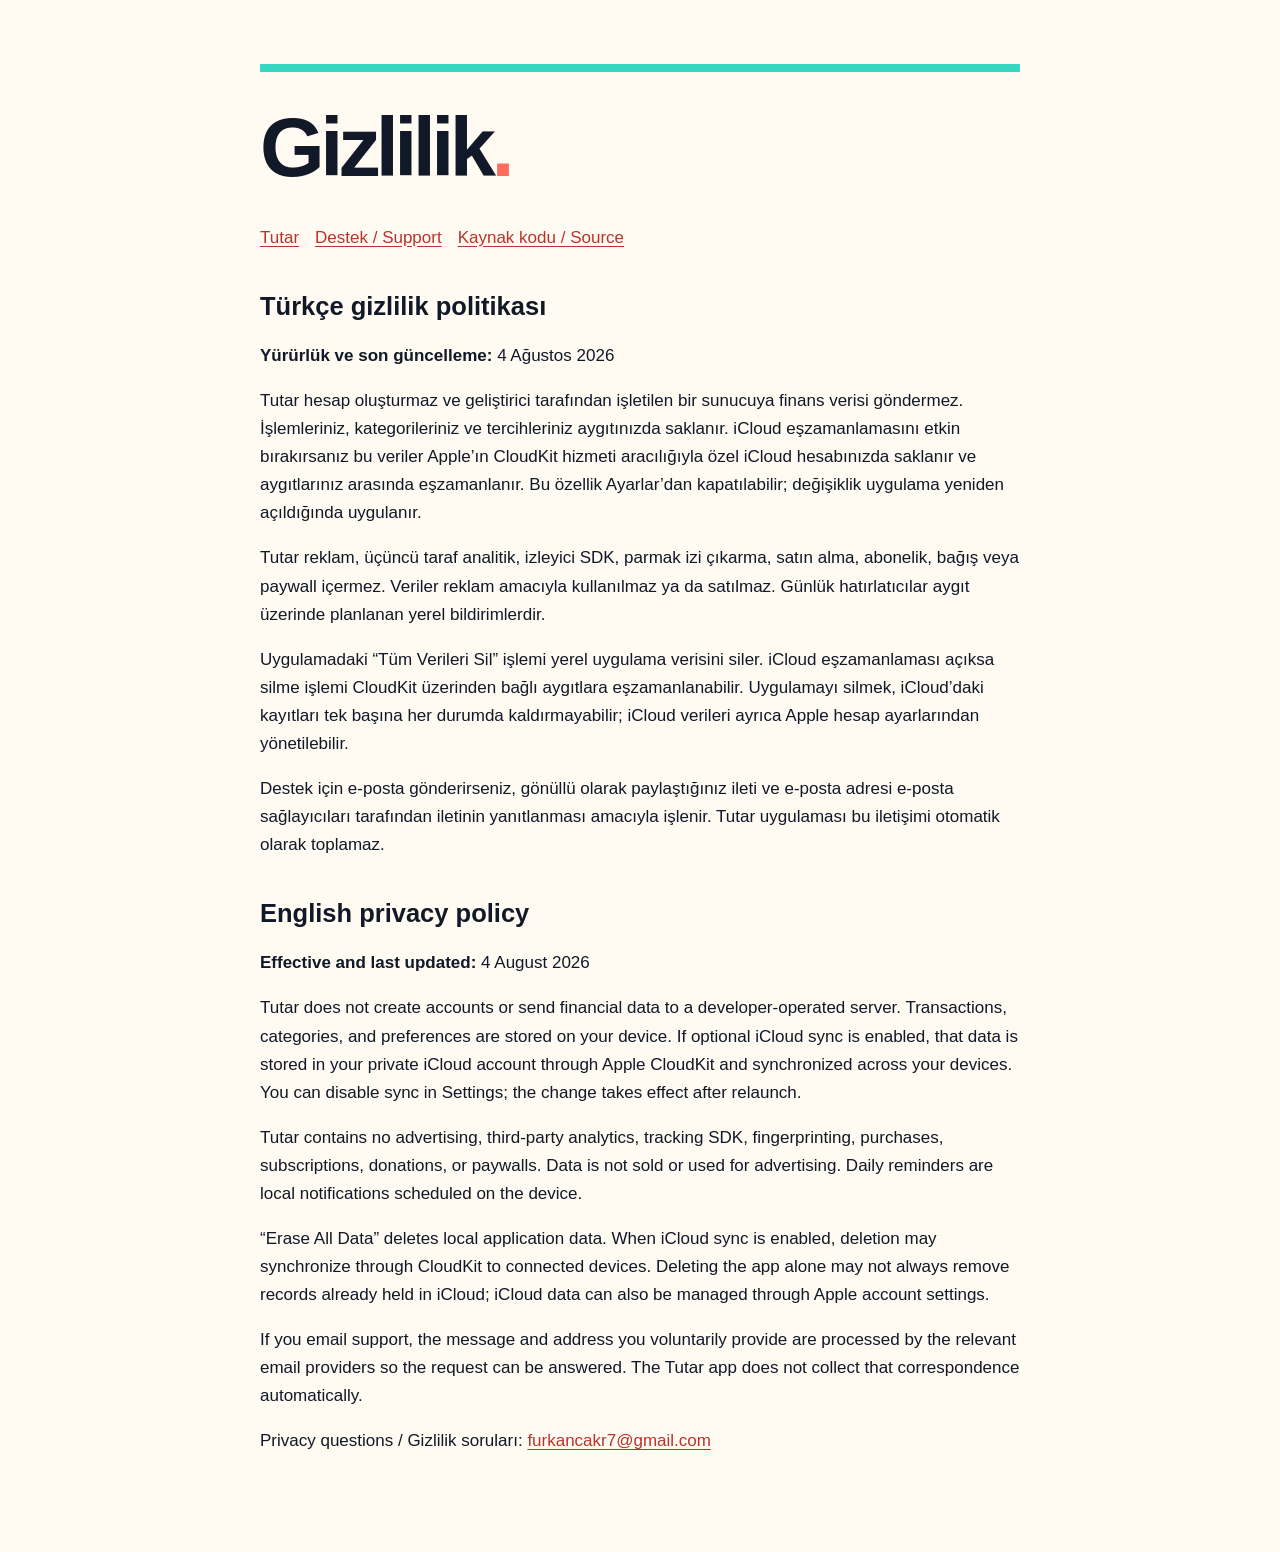
==== docs/privacy.html @ 29f67f0e "Tutar uygulamasını taksit ve çift dil desteğiyle oluştur" ====
<!doctype html>
<html lang="tr">
<head>
  <meta charset="utf-8">
  <meta name="viewport" content="width=device-width,initial-scale=1">
  <title>Tutar Gizlilik Politikası / Privacy Policy</title>
  <link rel="stylesheet" href="style.css">
</head>
<body><main>
  <header><h1>Gizlilik<span class="mark">.</span></h1><nav><a href="index.html">Tutar</a><a href="support.html">Destek / Support</a><a href="https://github.com/furkancak1r/tutar-ios">Kaynak kodu / Source</a></nav></header>
  <section>
    <h2>Türkçe gizlilik politikası</h2>
    <p><strong>Yürürlük ve son güncelleme:</strong> 4 Ağustos 2026</p>
    <p>Tutar hesap oluşturmaz ve geliştirici tarafından işletilen bir sunucuya finans verisi göndermez. İşlemleriniz, kategorileriniz ve tercihleriniz aygıtınızda saklanır. iCloud eşzamanlamasını etkin bırakırsanız bu veriler Apple’ın CloudKit hizmeti aracılığıyla özel iCloud hesabınızda saklanır ve aygıtlarınız arasında eşzamanlanır. Bu özellik Ayarlar’dan kapatılabilir; değişiklik uygulama yeniden açıldığında uygulanır.</p>
    <p>Tutar reklam, üçüncü taraf analitik, izleyici SDK, parmak izi çıkarma, satın alma, abonelik, bağış veya paywall içermez. Veriler reklam amacıyla kullanılmaz ya da satılmaz. Günlük hatırlatıcılar aygıt üzerinde planlanan yerel bildirimlerdir.</p>
    <p>Uygulamadaki “Tüm Verileri Sil” işlemi yerel uygulama verisini siler. iCloud eşzamanlaması açıksa silme işlemi CloudKit üzerinden bağlı aygıtlara eşzamanlanabilir. Uygulamayı silmek, iCloud’daki kayıtları tek başına her durumda kaldırmayabilir; iCloud verileri ayrıca Apple hesap ayarlarından yönetilebilir.</p>
    <p>Destek için e-posta gönderirseniz, gönüllü olarak paylaştığınız ileti ve e-posta adresi e-posta sağlayıcıları tarafından iletinin yanıtlanması amacıyla işlenir. Tutar uygulaması bu iletişimi otomatik olarak toplamaz.</p>
  </section>
  <section lang="en">
    <h2>English privacy policy</h2>
    <p><strong>Effective and last updated:</strong> 4 August 2026</p>
    <p>Tutar does not create accounts or send financial data to a developer-operated server. Transactions, categories, and preferences are stored on your device. If optional iCloud sync is enabled, that data is stored in your private iCloud account through Apple CloudKit and synchronized across your devices. You can disable sync in Settings; the change takes effect after relaunch.</p>
    <p>Tutar contains no advertising, third-party analytics, tracking SDK, fingerprinting, purchases, subscriptions, donations, or paywalls. Data is not sold or used for advertising. Daily reminders are local notifications scheduled on the device.</p>
    <p>“Erase All Data” deletes local application data. When iCloud sync is enabled, deletion may synchronize through CloudKit to connected devices. Deleting the app alone may not always remove records already held in iCloud; iCloud data can also be managed through Apple account settings.</p>
    <p>If you email support, the message and address you voluntarily provide are processed by the relevant email providers so the request can be answered. The Tutar app does not collect that correspondence automatically.</p>
  </section>
  <p>Privacy questions / Gizlilik soruları: <a href="mailto:furkancakr7@gmail.com">furkancakr7@gmail.com</a></p>
</main></body>
</html>
---- docs/style.css ----
:root {
  color-scheme: light dark;
  --navy: #111827;
  --coral: #ff6b5e;
  --mint: #37d6c0;
  --paper: #fffaf2;
  --ink: #111827;
}

* { box-sizing: border-box; }
body {
  margin: 0;
  font: 17px/1.65 -apple-system, BlinkMacSystemFont, "Segoe UI", sans-serif;
  background: var(--paper);
  color: var(--ink);
}
main { width: min(760px, calc(100% - 40px)); margin: 0 auto; padding: 64px 0 80px; }
header { border-top: 8px solid var(--mint); padding-top: 28px; }
h1, h2 { line-height: 1.15; }
h1 { font-size: clamp(2.7rem, 9vw, 5.2rem); margin: 0; letter-spacing: -.055em; }
h2 { margin-top: 2.5rem; }
.mark { color: var(--coral); }
.lead { font-size: 1.2rem; max-width: 620px; }
.card { background: rgba(255,255,255,.72); border: 1px solid rgba(17,24,39,.1); border-radius: 24px; padding: 24px; margin: 24px 0; }
a { color: #b9342b; text-underline-offset: 3px; }
nav { display: flex; flex-wrap: wrap; gap: 16px; margin: 28px 0; }
small { color: #53606f; }
code { overflow-wrap: anywhere; }
@media (prefers-color-scheme: dark) {
  :root { --paper: #0b1220; --ink: #f7f2e9; }
  .card { background: rgba(255,255,255,.06); border-color: rgba(255,255,255,.13); }
  a { color: #ff9b90; }
  small { color: #aeb8c4; }
}
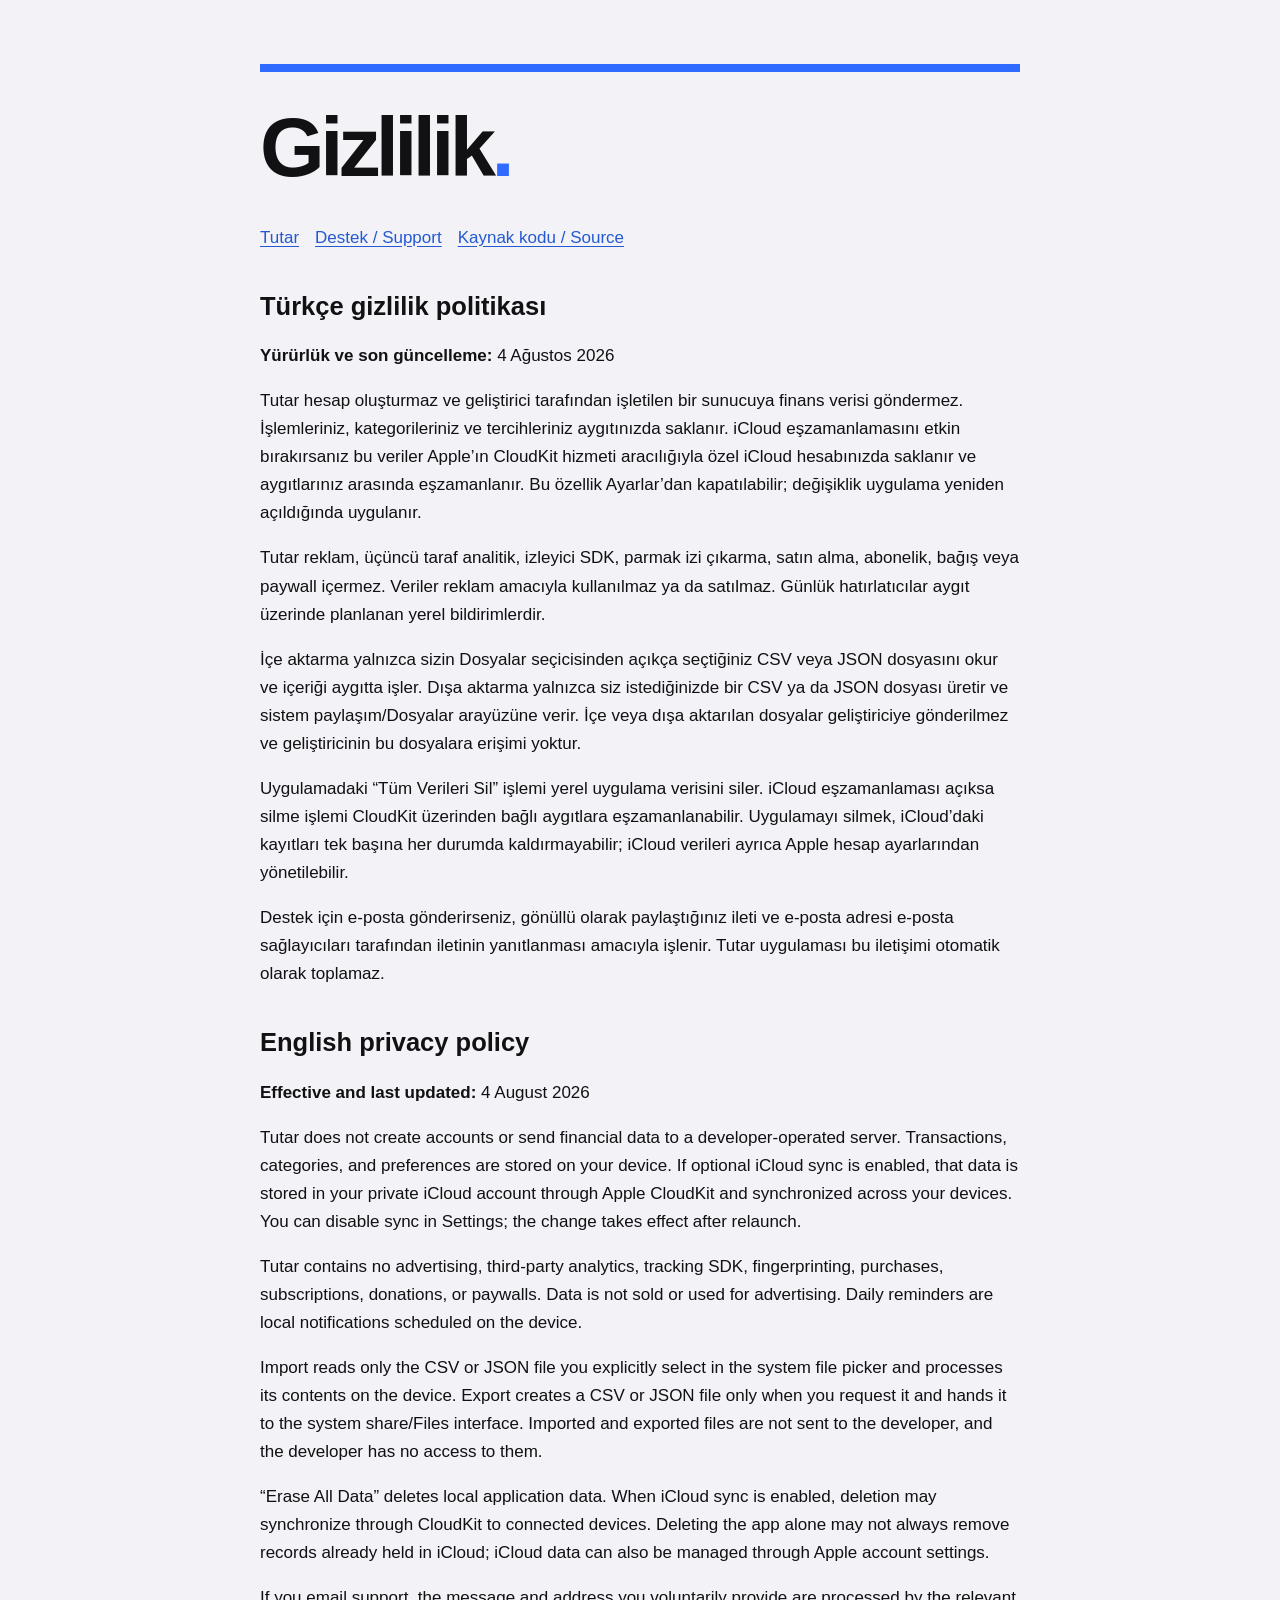
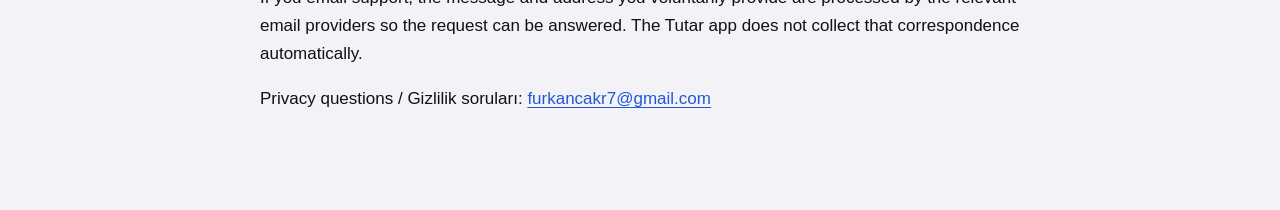
==== commit fef37ddd: "Tutar deneyimini numaratör ve veri araçlarıyla yenile" ====
--- a/docs/privacy.html
+++ b/docs/privacy.html
@@ -13,6 +13,7 @@
     <p><strong>Yürürlük ve son güncelleme:</strong> 4 Ağustos 2026</p>
     <p>Tutar hesap oluşturmaz ve geliştirici tarafından işletilen bir sunucuya finans verisi göndermez. İşlemleriniz, kategorileriniz ve tercihleriniz aygıtınızda saklanır. iCloud eşzamanlamasını etkin bırakırsanız bu veriler Apple’ın CloudKit hizmeti aracılığıyla özel iCloud hesabınızda saklanır ve aygıtlarınız arasında eşzamanlanır. Bu özellik Ayarlar’dan kapatılabilir; değişiklik uygulama yeniden açıldığında uygulanır.</p>
     <p>Tutar reklam, üçüncü taraf analitik, izleyici SDK, parmak izi çıkarma, satın alma, abonelik, bağış veya paywall içermez. Veriler reklam amacıyla kullanılmaz ya da satılmaz. Günlük hatırlatıcılar aygıt üzerinde planlanan yerel bildirimlerdir.</p>
+    <p>İçe aktarma yalnızca sizin Dosyalar seçicisinden açıkça seçtiğiniz CSV veya JSON dosyasını okur ve içeriği aygıtta işler. Dışa aktarma yalnızca siz istediğinizde bir CSV ya da JSON dosyası üretir ve sistem paylaşım/Dosyalar arayüzüne verir. İçe veya dışa aktarılan dosyalar geliştiriciye gönderilmez ve geliştiricinin bu dosyalara erişimi yoktur.</p>
     <p>Uygulamadaki “Tüm Verileri Sil” işlemi yerel uygulama verisini siler. iCloud eşzamanlaması açıksa silme işlemi CloudKit üzerinden bağlı aygıtlara eşzamanlanabilir. Uygulamayı silmek, iCloud’daki kayıtları tek başına her durumda kaldırmayabilir; iCloud verileri ayrıca Apple hesap ayarlarından yönetilebilir.</p>
     <p>Destek için e-posta gönderirseniz, gönüllü olarak paylaştığınız ileti ve e-posta adresi e-posta sağlayıcıları tarafından iletinin yanıtlanması amacıyla işlenir. Tutar uygulaması bu iletişimi otomatik olarak toplamaz.</p>
   </section>
@@ -21,6 +22,7 @@
     <p><strong>Effective and last updated:</strong> 4 August 2026</p>
     <p>Tutar does not create accounts or send financial data to a developer-operated server. Transactions, categories, and preferences are stored on your device. If optional iCloud sync is enabled, that data is stored in your private iCloud account through Apple CloudKit and synchronized across your devices. You can disable sync in Settings; the change takes effect after relaunch.</p>
     <p>Tutar contains no advertising, third-party analytics, tracking SDK, fingerprinting, purchases, subscriptions, donations, or paywalls. Data is not sold or used for advertising. Daily reminders are local notifications scheduled on the device.</p>
+    <p>Import reads only the CSV or JSON file you explicitly select in the system file picker and processes its contents on the device. Export creates a CSV or JSON file only when you request it and hands it to the system share/Files interface. Imported and exported files are not sent to the developer, and the developer has no access to them.</p>
     <p>“Erase All Data” deletes local application data. When iCloud sync is enabled, deletion may synchronize through CloudKit to connected devices. Deleting the app alone may not always remove records already held in iCloud; iCloud data can also be managed through Apple account settings.</p>
     <p>If you email support, the message and address you voluntarily provide are processed by the relevant email providers so the request can be answered. The Tutar app does not collect that correspondence automatically.</p>
   </section>
--- a/docs/style.css
+++ b/docs/style.css
@@ -1,10 +1,9 @@
 :root {
   color-scheme: light dark;
-  --navy: #111827;
-  --coral: #ff6b5e;
-  --mint: #37d6c0;
-  --paper: #fffaf2;
-  --ink: #111827;
+  --accent: #2f6bff;
+  --paper: #f2f2f7;
+  --surface: #ffffff;
+  --ink: #111113;
 }
 
 * { box-sizing: border-box; }
@@ -15,20 +14,20 @@
   color: var(--ink);
 }
 main { width: min(760px, calc(100% - 40px)); margin: 0 auto; padding: 64px 0 80px; }
-header { border-top: 8px solid var(--mint); padding-top: 28px; }
+header { border-top: 8px solid var(--accent); padding-top: 28px; }
 h1, h2 { line-height: 1.15; }
 h1 { font-size: clamp(2.7rem, 9vw, 5.2rem); margin: 0; letter-spacing: -.055em; }
 h2 { margin-top: 2.5rem; }
-.mark { color: var(--coral); }
+.mark { color: var(--accent); }
 .lead { font-size: 1.2rem; max-width: 620px; }
-.card { background: rgba(255,255,255,.72); border: 1px solid rgba(17,24,39,.1); border-radius: 24px; padding: 24px; margin: 24px 0; }
-a { color: #b9342b; text-underline-offset: 3px; }
+.card { background: var(--surface); border: 1px solid #d9d9df; border-radius: 20px; padding: 24px; margin: 24px 0; }
+a { color: #2459d3; text-underline-offset: 3px; }
 nav { display: flex; flex-wrap: wrap; gap: 16px; margin: 28px 0; }
 small { color: #53606f; }
 code { overflow-wrap: anywhere; }
 @media (prefers-color-scheme: dark) {
-  :root { --paper: #0b1220; --ink: #f7f2e9; }
-  .card { background: rgba(255,255,255,.06); border-color: rgba(255,255,255,.13); }
-  a { color: #ff9b90; }
+  :root { --paper: #000000; --surface: #1c1c1e; --ink: #f5f5f7; }
+  .card { border-color: #38383a; }
+  a { color: #7da2ff; }
   small { color: #aeb8c4; }
 }
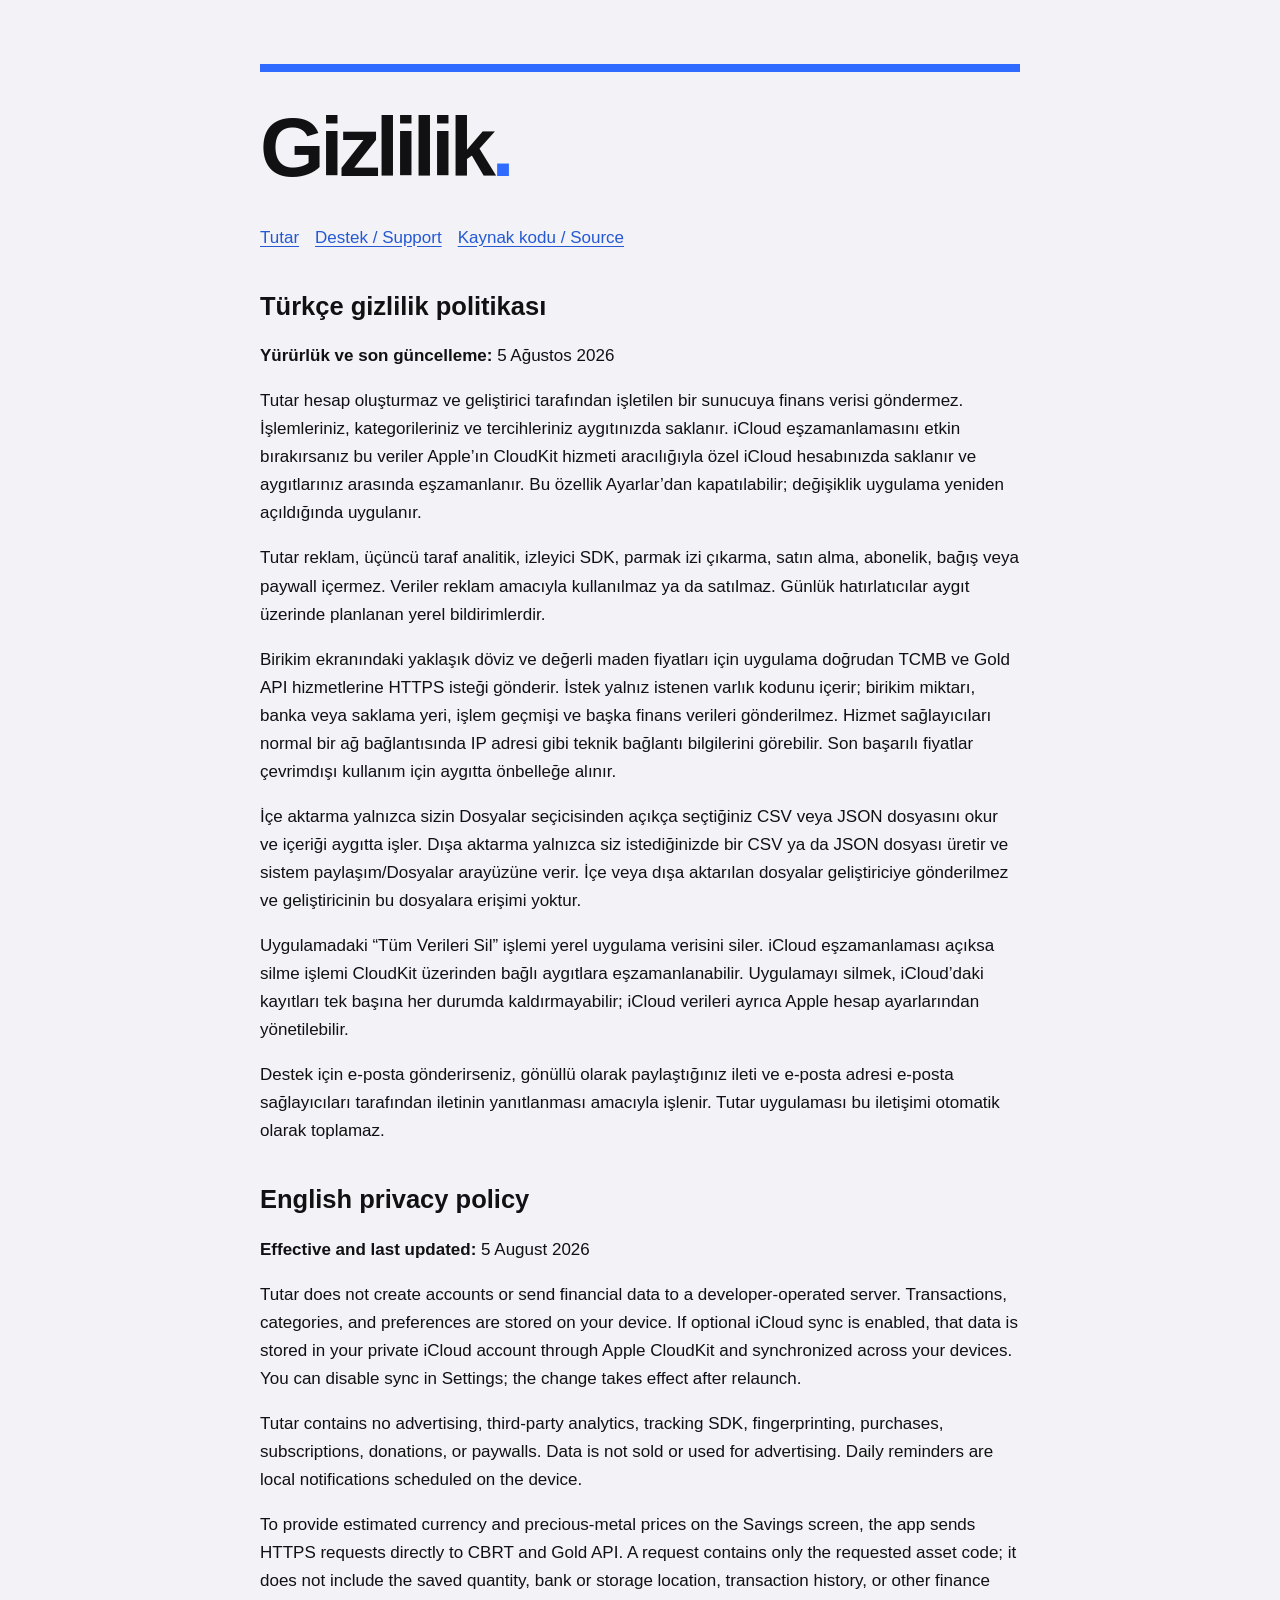
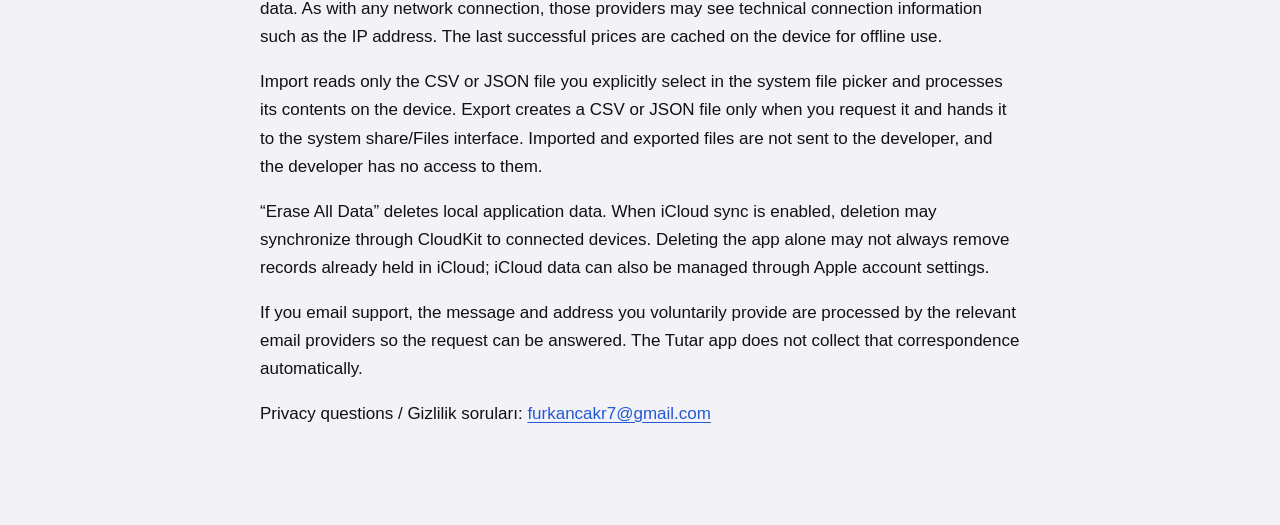
==== commit 584c958f: "Birikim takibini ve otomatik kur değerlemesini ekle" ====
--- a/docs/privacy.html
+++ b/docs/privacy.html
@@ -3,6 +3,13 @@
 <head>
   <meta charset="utf-8">
   <meta name="viewport" content="width=device-width,initial-scale=1">
+  <meta name="description" content="Tutar gizlilik politikası: finans verileri aygıtta ve isteğe bağlı özel iCloud hesabında kalır; reklam, analitik ve izleyici yoktur.">
+  <meta name="robots" content="index,follow,max-image-preview:large">
+  <link rel="canonical" href="https://furkancak1r.github.io/tutar-ios/privacy.html">
+  <meta property="og:type" content="website">
+  <meta property="og:title" content="Tutar Gizlilik Politikası">
+  <meta property="og:description" content="Tutar verilerinizi nasıl saklar ve işler? Reklam, analitik ve izleyici içermeyen açık gizlilik politikası.">
+  <meta property="og:url" content="https://furkancak1r.github.io/tutar-ios/privacy.html">
   <title>Tutar Gizlilik Politikası / Privacy Policy</title>
   <link rel="stylesheet" href="style.css">
 </head>
@@ -10,18 +17,20 @@
   <header><h1>Gizlilik<span class="mark">.</span></h1><nav><a href="index.html">Tutar</a><a href="support.html">Destek / Support</a><a href="https://github.com/furkancak1r/tutar-ios">Kaynak kodu / Source</a></nav></header>
   <section>
     <h2>Türkçe gizlilik politikası</h2>
-    <p><strong>Yürürlük ve son güncelleme:</strong> 4 Ağustos 2026</p>
+    <p><strong>Yürürlük ve son güncelleme:</strong> 5 Ağustos 2026</p>
     <p>Tutar hesap oluşturmaz ve geliştirici tarafından işletilen bir sunucuya finans verisi göndermez. İşlemleriniz, kategorileriniz ve tercihleriniz aygıtınızda saklanır. iCloud eşzamanlamasını etkin bırakırsanız bu veriler Apple’ın CloudKit hizmeti aracılığıyla özel iCloud hesabınızda saklanır ve aygıtlarınız arasında eşzamanlanır. Bu özellik Ayarlar’dan kapatılabilir; değişiklik uygulama yeniden açıldığında uygulanır.</p>
     <p>Tutar reklam, üçüncü taraf analitik, izleyici SDK, parmak izi çıkarma, satın alma, abonelik, bağış veya paywall içermez. Veriler reklam amacıyla kullanılmaz ya da satılmaz. Günlük hatırlatıcılar aygıt üzerinde planlanan yerel bildirimlerdir.</p>
+    <p>Birikim ekranındaki yaklaşık döviz ve değerli maden fiyatları için uygulama doğrudan TCMB ve Gold API hizmetlerine HTTPS isteği gönderir. İstek yalnız istenen varlık kodunu içerir; birikim miktarı, banka veya saklama yeri, işlem geçmişi ve başka finans verileri gönderilmez. Hizmet sağlayıcıları normal bir ağ bağlantısında IP adresi gibi teknik bağlantı bilgilerini görebilir. Son başarılı fiyatlar çevrimdışı kullanım için aygıtta önbelleğe alınır.</p>
     <p>İçe aktarma yalnızca sizin Dosyalar seçicisinden açıkça seçtiğiniz CSV veya JSON dosyasını okur ve içeriği aygıtta işler. Dışa aktarma yalnızca siz istediğinizde bir CSV ya da JSON dosyası üretir ve sistem paylaşım/Dosyalar arayüzüne verir. İçe veya dışa aktarılan dosyalar geliştiriciye gönderilmez ve geliştiricinin bu dosyalara erişimi yoktur.</p>
     <p>Uygulamadaki “Tüm Verileri Sil” işlemi yerel uygulama verisini siler. iCloud eşzamanlaması açıksa silme işlemi CloudKit üzerinden bağlı aygıtlara eşzamanlanabilir. Uygulamayı silmek, iCloud’daki kayıtları tek başına her durumda kaldırmayabilir; iCloud verileri ayrıca Apple hesap ayarlarından yönetilebilir.</p>
     <p>Destek için e-posta gönderirseniz, gönüllü olarak paylaştığınız ileti ve e-posta adresi e-posta sağlayıcıları tarafından iletinin yanıtlanması amacıyla işlenir. Tutar uygulaması bu iletişimi otomatik olarak toplamaz.</p>
   </section>
   <section lang="en">
     <h2>English privacy policy</h2>
-    <p><strong>Effective and last updated:</strong> 4 August 2026</p>
+    <p><strong>Effective and last updated:</strong> 5 August 2026</p>
     <p>Tutar does not create accounts or send financial data to a developer-operated server. Transactions, categories, and preferences are stored on your device. If optional iCloud sync is enabled, that data is stored in your private iCloud account through Apple CloudKit and synchronized across your devices. You can disable sync in Settings; the change takes effect after relaunch.</p>
     <p>Tutar contains no advertising, third-party analytics, tracking SDK, fingerprinting, purchases, subscriptions, donations, or paywalls. Data is not sold or used for advertising. Daily reminders are local notifications scheduled on the device.</p>
+    <p>To provide estimated currency and precious-metal prices on the Savings screen, the app sends HTTPS requests directly to CBRT and Gold API. A request contains only the requested asset code; it does not include the saved quantity, bank or storage location, transaction history, or other finance data. As with any network connection, those providers may see technical connection information such as the IP address. The last successful prices are cached on the device for offline use.</p>
     <p>Import reads only the CSV or JSON file you explicitly select in the system file picker and processes its contents on the device. Export creates a CSV or JSON file only when you request it and hands it to the system share/Files interface. Imported and exported files are not sent to the developer, and the developer has no access to them.</p>
     <p>“Erase All Data” deletes local application data. When iCloud sync is enabled, deletion may synchronize through CloudKit to connected devices. Deleting the app alone may not always remove records already held in iCloud; iCloud data can also be managed through Apple account settings.</p>
     <p>If you email support, the message and address you voluntarily provide are processed by the relevant email providers so the request can be answered. The Tutar app does not collect that correspondence automatically.</p>
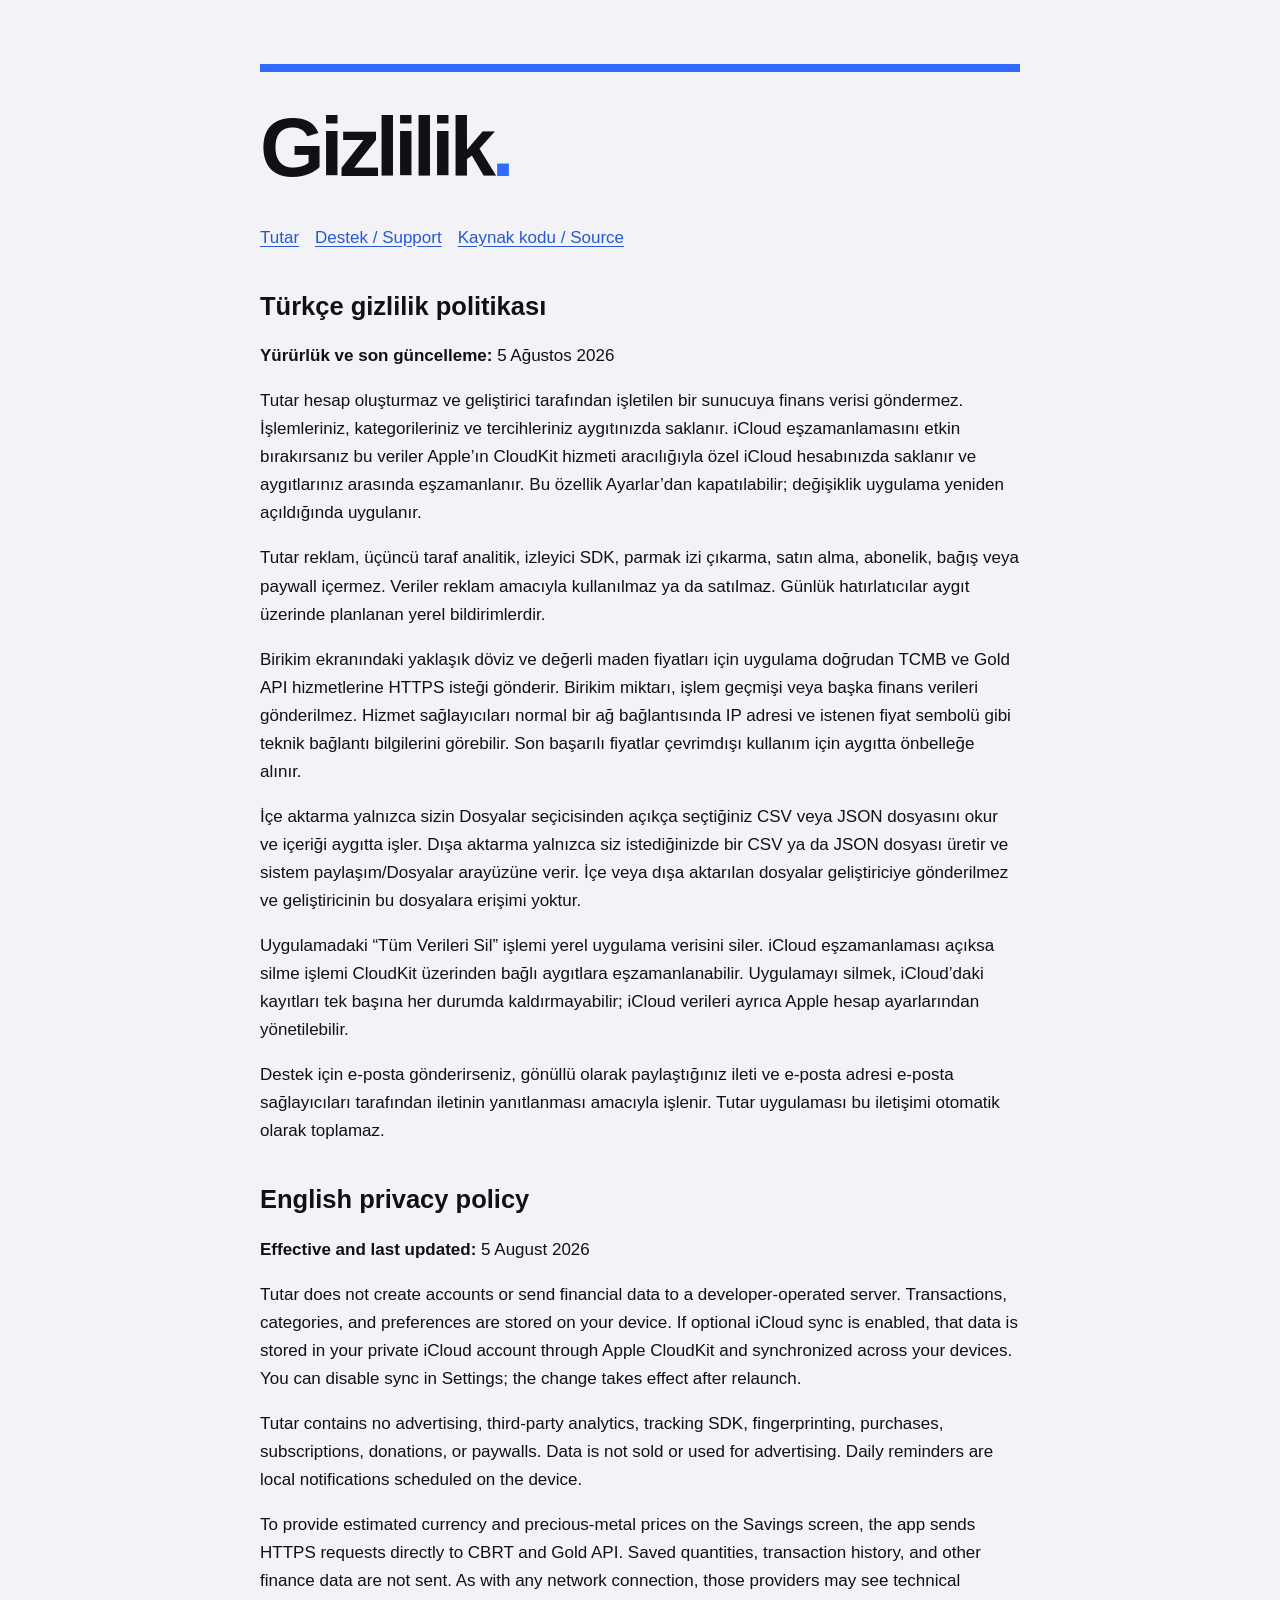
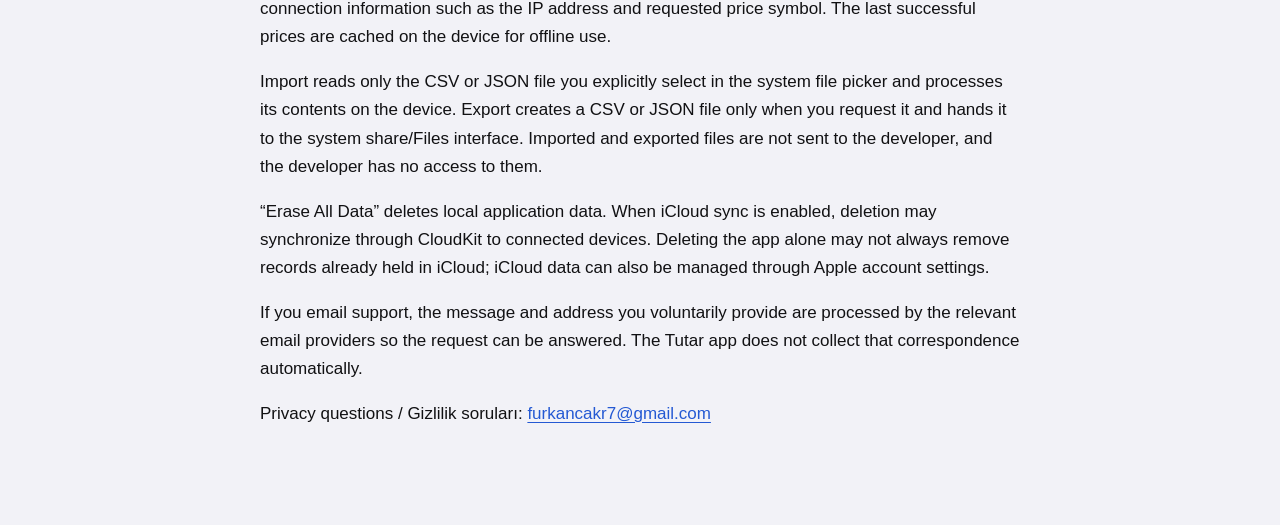
==== commit 349f2016: "Birikim değerlemesini seçili para birimine bağla" ====
--- a/docs/privacy.html
+++ b/docs/privacy.html
@@ -5,6 +5,7 @@
   <meta name="viewport" content="width=device-width,initial-scale=1">
   <meta name="description" content="Tutar gizlilik politikası: finans verileri aygıtta ve isteğe bağlı özel iCloud hesabında kalır; reklam, analitik ve izleyici yoktur.">
   <meta name="robots" content="index,follow,max-image-preview:large">
+  <!-- nosemgrep: html.security.audit.missing-integrity.missing-integrity -- canonical metadata loads no subresource -->
   <link rel="canonical" href="https://furkancak1r.github.io/tutar-ios/privacy.html">
   <meta property="og:type" content="website">
   <meta property="og:title" content="Tutar Gizlilik Politikası">
@@ -20,7 +21,7 @@
     <p><strong>Yürürlük ve son güncelleme:</strong> 5 Ağustos 2026</p>
     <p>Tutar hesap oluşturmaz ve geliştirici tarafından işletilen bir sunucuya finans verisi göndermez. İşlemleriniz, kategorileriniz ve tercihleriniz aygıtınızda saklanır. iCloud eşzamanlamasını etkin bırakırsanız bu veriler Apple’ın CloudKit hizmeti aracılığıyla özel iCloud hesabınızda saklanır ve aygıtlarınız arasında eşzamanlanır. Bu özellik Ayarlar’dan kapatılabilir; değişiklik uygulama yeniden açıldığında uygulanır.</p>
     <p>Tutar reklam, üçüncü taraf analitik, izleyici SDK, parmak izi çıkarma, satın alma, abonelik, bağış veya paywall içermez. Veriler reklam amacıyla kullanılmaz ya da satılmaz. Günlük hatırlatıcılar aygıt üzerinde planlanan yerel bildirimlerdir.</p>
-    <p>Birikim ekranındaki yaklaşık döviz ve değerli maden fiyatları için uygulama doğrudan TCMB ve Gold API hizmetlerine HTTPS isteği gönderir. İstek yalnız istenen varlık kodunu içerir; birikim miktarı, banka veya saklama yeri, işlem geçmişi ve başka finans verileri gönderilmez. Hizmet sağlayıcıları normal bir ağ bağlantısında IP adresi gibi teknik bağlantı bilgilerini görebilir. Son başarılı fiyatlar çevrimdışı kullanım için aygıtta önbelleğe alınır.</p>
+    <p>Birikim ekranındaki yaklaşık döviz ve değerli maden fiyatları için uygulama doğrudan TCMB ve Gold API hizmetlerine HTTPS isteği gönderir. Birikim miktarı, işlem geçmişi veya başka finans verileri gönderilmez. Hizmet sağlayıcıları normal bir ağ bağlantısında IP adresi ve istenen fiyat sembolü gibi teknik bağlantı bilgilerini görebilir. Son başarılı fiyatlar çevrimdışı kullanım için aygıtta önbelleğe alınır.</p>
     <p>İçe aktarma yalnızca sizin Dosyalar seçicisinden açıkça seçtiğiniz CSV veya JSON dosyasını okur ve içeriği aygıtta işler. Dışa aktarma yalnızca siz istediğinizde bir CSV ya da JSON dosyası üretir ve sistem paylaşım/Dosyalar arayüzüne verir. İçe veya dışa aktarılan dosyalar geliştiriciye gönderilmez ve geliştiricinin bu dosyalara erişimi yoktur.</p>
     <p>Uygulamadaki “Tüm Verileri Sil” işlemi yerel uygulama verisini siler. iCloud eşzamanlaması açıksa silme işlemi CloudKit üzerinden bağlı aygıtlara eşzamanlanabilir. Uygulamayı silmek, iCloud’daki kayıtları tek başına her durumda kaldırmayabilir; iCloud verileri ayrıca Apple hesap ayarlarından yönetilebilir.</p>
     <p>Destek için e-posta gönderirseniz, gönüllü olarak paylaştığınız ileti ve e-posta adresi e-posta sağlayıcıları tarafından iletinin yanıtlanması amacıyla işlenir. Tutar uygulaması bu iletişimi otomatik olarak toplamaz.</p>
@@ -30,7 +31,7 @@
     <p><strong>Effective and last updated:</strong> 5 August 2026</p>
     <p>Tutar does not create accounts or send financial data to a developer-operated server. Transactions, categories, and preferences are stored on your device. If optional iCloud sync is enabled, that data is stored in your private iCloud account through Apple CloudKit and synchronized across your devices. You can disable sync in Settings; the change takes effect after relaunch.</p>
     <p>Tutar contains no advertising, third-party analytics, tracking SDK, fingerprinting, purchases, subscriptions, donations, or paywalls. Data is not sold or used for advertising. Daily reminders are local notifications scheduled on the device.</p>
-    <p>To provide estimated currency and precious-metal prices on the Savings screen, the app sends HTTPS requests directly to CBRT and Gold API. A request contains only the requested asset code; it does not include the saved quantity, bank or storage location, transaction history, or other finance data. As with any network connection, those providers may see technical connection information such as the IP address. The last successful prices are cached on the device for offline use.</p>
+    <p>To provide estimated currency and precious-metal prices on the Savings screen, the app sends HTTPS requests directly to CBRT and Gold API. Saved quantities, transaction history, and other finance data are not sent. As with any network connection, those providers may see technical connection information such as the IP address and requested price symbol. The last successful prices are cached on the device for offline use.</p>
     <p>Import reads only the CSV or JSON file you explicitly select in the system file picker and processes its contents on the device. Export creates a CSV or JSON file only when you request it and hands it to the system share/Files interface. Imported and exported files are not sent to the developer, and the developer has no access to them.</p>
     <p>“Erase All Data” deletes local application data. When iCloud sync is enabled, deletion may synchronize through CloudKit to connected devices. Deleting the app alone may not always remove records already held in iCloud; iCloud data can also be managed through Apple account settings.</p>
     <p>If you email support, the message and address you voluntarily provide are processed by the relevant email providers so the request can be answered. The Tutar app does not collect that correspondence automatically.</p>
